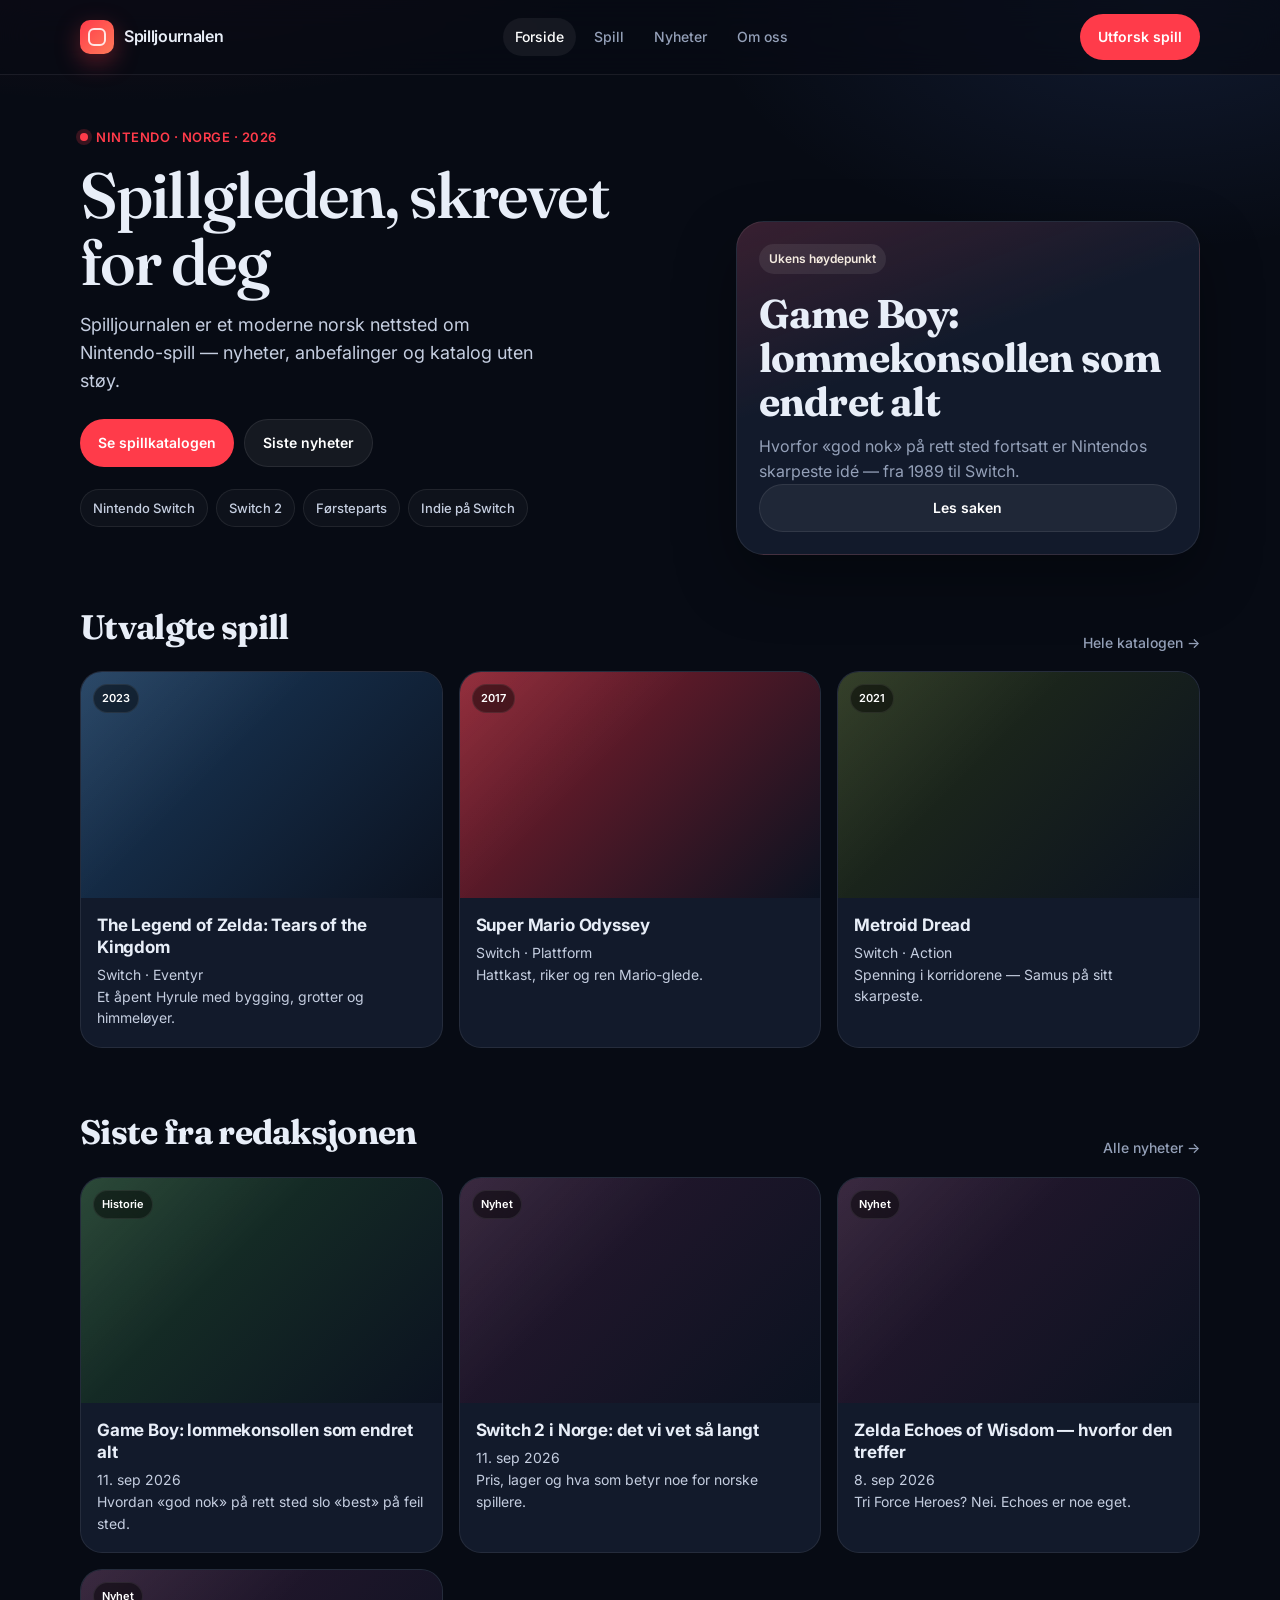
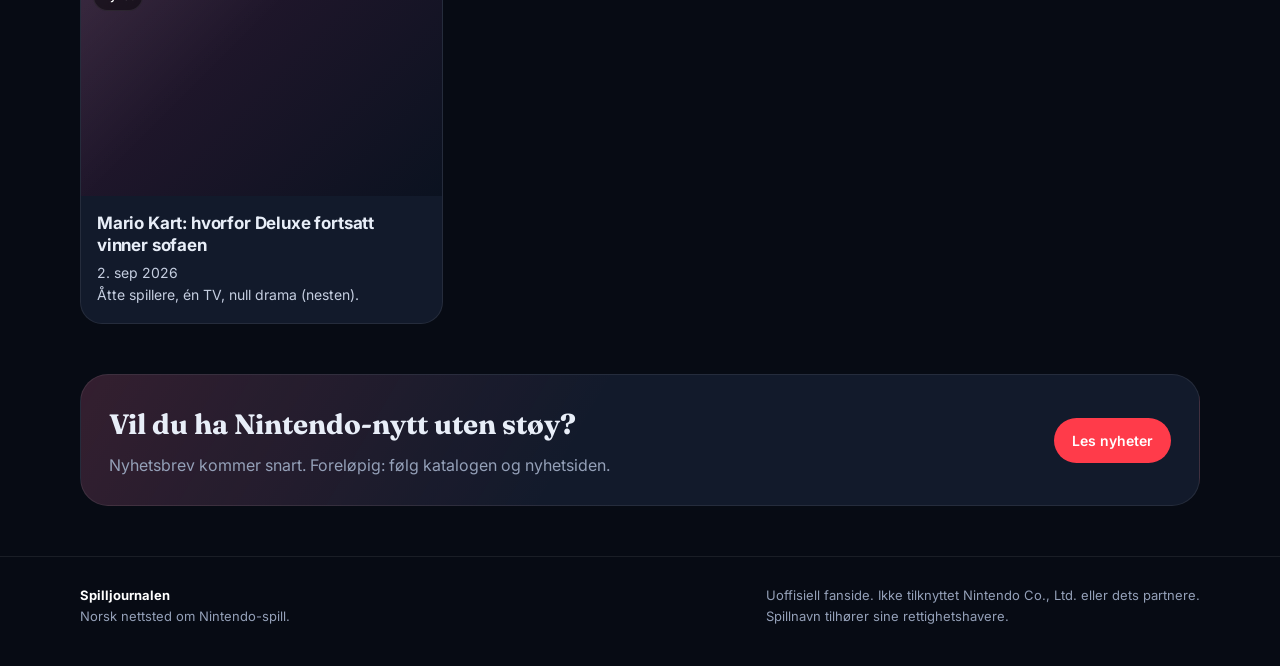
==== index.html @ 714092b8 "Legg til Game Boy-historieartikkel med originale illustrasjoner Magasinsak om lommekonsollens arv og" ====
<!DOCTYPE html>
<html lang="nb">
<head>
  <meta charset="utf-8">
  <meta name="viewport" content="width=device-width, initial-scale=1">
  <title>Spilljournalen — Nintendo på norsk</title>
  <meta name="description" content="Spilljournalen — moderne norsk nettsted om Nintendo-spill, nyheter og anbefalinger.">
  <meta name="theme-color" content="#070b14">
  <link rel="preconnect" href="https://fonts.googleapis.com">
  <link rel="preconnect" href="https://fonts.gstatic.com" crossorigin>
  <link href="https://fonts.googleapis.com/css2?family=Fraunces:opsz,wght@9..144,500;9..144,600&family=Inter:wght@400;500;600&display=swap" rel="stylesheet">
  <link rel="stylesheet" href="css/site.css">
  
</head>
<body>
<header class="site-header">
  <div class="wrap nav">
    <a class="brand" href="index.html"><span class="brand-mark" aria-hidden="true"></span> Spilljournalen</a>
    <nav class="nav-links" aria-label="Hovedmeny">
      <a href="index.html" class="active">Forside</a>
      <a href="spill.html" class="">Spill</a>
      <a href="nyheter.html" class="">Nyheter</a>
      <a href="om.html" class="">Om oss</a>
    </nav>
    <a class="btn btn-primary" href="spill.html">Utforsk spill</a>
  </div>
</header>

<main>
  <section class="wrap hero">
    <div>
      <div class="kicker"><i></i> Nintendo · Norge · 2026</div>
      <h1>Spillgleden, skrevet for deg</h1>
      <p class="lede">Spilljournalen er et moderne norsk nettsted om Nintendo-spill — nyheter, anbefalinger og katalog uten støy.</p>
      <div class="hero-actions">
        <a class="btn btn-primary" href="spill.html">Se spillkatalogen</a>
        <a class="btn btn-ghost" href="nyheter.html">Siste nyheter</a>
      </div>
      <div class="chips" style="margin-top:22px">
        <span class="chip">Nintendo Switch</span>
        <span class="chip">Switch 2</span>
        <span class="chip">Førsteparts</span>
        <span class="chip">Indie på Switch</span>
      </div>
    </div>
    <aside class="hero-card" aria-label="Ukens høydepunkt">
      <span class="tag">Ukens høydepunkt</span>
      <div>
        <h2>Game Boy: lommekonsollen som endret alt</h2>
        <p>Hvorfor «god nok» på rett sted fortsatt er Nintendos skarpeste idé — fra 1989 til Switch.</p>
      </div>
      <a class="btn btn-ghost" href="nyheter/game-boy-lommekonsollen.html">Les saken</a>
    </aside>
  </section>

  <section class="wrap section">
    <div class="section-head">
      <h2>Utvalgte spill</h2>
      <a href="spill.html">Hele katalogen →</a>
    </div>
    <div class="grid">
    <a class="card" href="spill.html">
      <div class="cover" style="--c:linear-gradient(135deg,#1a3a5c,#0b1220)"><span class="badge">2023</span></div>
      <div class="card-body"><h3>The Legend of Zelda: Tears of the Kingdom</h3><p class="meta">Switch · Eventyr</p><p>Et åpent Hyrule med bygging, grotter og himmeløyer.</p></div>
    </a>
    <a class="card" href="spill.html">
      <div class="cover" style="--c:linear-gradient(135deg,#8b1e2d,#0b1220)"><span class="badge">2017</span></div>
      <div class="card-body"><h3>Super Mario Odyssey</h3><p class="meta">Switch · Plattform</p><p>Hattkast, riker og ren Mario-glede.</p></div>
    </a>
    <a class="card" href="spill.html">
      <div class="cover" style="--c:linear-gradient(135deg,#243018,#0b1220)"><span class="badge">2021</span></div>
      <div class="card-body"><h3>Metroid Dread</h3><p class="meta">Switch · Action</p><p>Spenning i korridorene — Samus på sitt skarpeste.</p></div>
    </a>
    </div>
  </section>

  <section class="wrap section">
    <div class="section-head">
      <h2>Siste fra redaksjonen</h2>
      <a href="nyheter.html">Alle nyheter →</a>
    </div>
    <div class="grid">
    <a class="card" href="nyheter/game-boy-lommekonsollen.html">
      <div class="cover" style="--c:url('assets/nyheter/game-boy-hero.png') center/cover,linear-gradient(135deg,#1a3a28,#0b1220)"><span class="badge">Historie</span></div>
      <div class="card-body"><h3>Game Boy: lommekonsollen som endret alt</h3><p class="meta">11. sep 2026</p><p>Hvordan «god nok» på rett sted slo «best» på feil sted.</p></div>
    </a>
    <a class="card" href="nyheter/switch-2-norge.html">
      <div class="cover" style="--c:linear-gradient(135deg,#2a1830,#0b1220)"><span class="badge">Nyhet</span></div>
      <div class="card-body"><h3>Switch 2 i Norge: det vi vet så langt</h3><p class="meta">11. sep 2026</p><p>Pris, lager og hva som betyr noe for norske spillere.</p></div>
    </a>
    <a class="card" href="nyheter/zelda-echoes.html">
      <div class="cover" style="--c:linear-gradient(135deg,#2a1830,#0b1220)"><span class="badge">Nyhet</span></div>
      <div class="card-body"><h3>Zelda Echoes of Wisdom — hvorfor den treffer</h3><p class="meta">8. sep 2026</p><p>Tri Force Heroes? Nei. Echoes er noe eget.</p></div>
    </a>
    <a class="card" href="nyheter/mario-kart.html">
      <div class="cover" style="--c:linear-gradient(135deg,#2a1830,#0b1220)"><span class="badge">Nyhet</span></div>
      <div class="card-body"><h3>Mario Kart: hvorfor Deluxe fortsatt vinner sofaen</h3><p class="meta">2. sep 2026</p><p>Åtte spillere, én TV, null drama (nesten).</p></div>
    </a>
    </div>
  </section>

  <section class="wrap">
    <div class="cta">
      <div>
        <h2>Vil du ha Nintendo-nytt uten støy?</h2>
        <p>Nyhetsbrev kommer snart. Foreløpig: følg katalogen og nyhetsiden.</p>
      </div>
      <a class="btn btn-primary" href="nyheter.html">Les nyheter</a>
    </div>
  </section>
</main>

<footer class="site-footer">
  <div class="wrap footer-grid">
    <div>
      <strong style="color:#fff">Spilljournalen</strong><br>
      Norsk nettsted om Nintendo-spill.
    </div>
    <div>
      Uoffisiell fanside. Ikke tilknyttet Nintendo Co., Ltd. eller dets partnere.<br>
      Spillnavn tilhører sine rettighetshavere.
    </div>
  </div>
</footer>
<script src="js/site.js"></script>
</body>
</html>
---- css/site.css ----
:root {
  --bg: #070b14;
  --bg-2: #0e1524;
  --panel: #121a2b;
  --panel-2: #182235;
  --line: rgba(255,255,255,.08);
  --text: #e8eef8;
  --muted: #94a0b8;
  --soft: #c5cee0;
  --red: #ff3b4a;
  --red-deep: #c8102e;
  --cream: #f4ebe0;
  --blue: #5b8cff;
  --green: #3dd68c;
  --r: 22px;
  --shadow: 0 24px 60px rgba(0,0,0,.35);
  --wrap: 1120px;
  --font: "Inter", system-ui, sans-serif;
  --display: "Fraunces", Georgia, serif;
}
* { box-sizing: border-box; }
html { scroll-behavior: smooth; }
body {
  margin: 0;
  font-family: var(--font);
  background:
    radial-gradient(1200px 600px at 10% -10%, rgba(255,59,74,.18), transparent 55%),
    radial-gradient(900px 500px at 90% 0%, rgba(91,140,255,.12), transparent 50%),
    var(--bg);
  color: var(--text);
  line-height: 1.55;
  min-height: 100vh;
}
a { color: inherit; text-decoration: none; }
img { max-width: 100%; display: block; }
.wrap { width: min(var(--wrap), calc(100% - 40px)); margin: 0 auto; }
.site-header {
  position: sticky; top: 0; z-index: 40;
  backdrop-filter: blur(16px);
  background: rgba(7,11,20,.72);
  border-bottom: 1px solid var(--line);
}
.nav {
  display: flex; align-items: center; justify-content: space-between;
  gap: 16px; padding: 14px 0;
}
.brand {
  display: flex; align-items: center; gap: 10px;
  font-weight: 600; letter-spacing: -.02em;
}
.brand-mark {
  width: 34px; height: 34px; border-radius: 10px;
  background: linear-gradient(135deg, var(--red), #ff7a59);
  box-shadow: 0 8px 24px rgba(255,59,74,.35);
  position: relative;
}
.brand-mark::after {
  content: ""; position: absolute; inset: 8px;
  border: 2px solid rgba(255,255,255,.85); border-radius: 6px;
}
.nav-links { display: flex; flex-wrap: wrap; gap: 6px; }
.nav-links a {
  padding: 8px 12px; border-radius: 999px; color: var(--muted);
  font-size: 14px; font-weight: 500;
}
.nav-links a:hover, .nav-links a.active {
  color: #fff; background: rgba(255,255,255,.06);
}
.btn {
  display: inline-flex; align-items: center; justify-content: center;
  gap: 8px; padding: 12px 18px; border-radius: 999px;
  border: 0; font-weight: 600; font-size: 14px; cursor: pointer;
  transition: transform .15s ease, background .15s ease;
}
.btn:hover { transform: translateY(-1px); }
.btn-primary { background: var(--red); color: #fff; }
.btn-primary:hover { background: #ff5562; }
.btn-ghost {
  background: rgba(255,255,255,.06); color: #fff;
  border: 1px solid var(--line);
}
.hero {
  display: grid; grid-template-columns: 1.15fr .85fr; gap: 28px;
  padding: 48px 0 28px; align-items: end;
}
.kicker {
  display: inline-flex; align-items: center; gap: 8px;
  color: var(--red); font-size: 13px; font-weight: 600;
  letter-spacing: .04em; text-transform: uppercase; margin-bottom: 14px;
}
.kicker i {
  width: 8px; height: 8px; border-radius: 50%; background: var(--red);
  box-shadow: 0 0 0 4px rgba(255,59,74,.2);
}
h1 {
  font-family: var(--display); font-weight: 560;
  font-size: clamp(36px, 6vw, 64px); line-height: 1.05;
  letter-spacing: -.03em; margin: 0 0 16px; max-width: 14ch;
}
.lede { color: var(--soft); font-size: 18px; max-width: 42ch; margin: 0 0 24px; }
.hero-actions { display: flex; flex-wrap: wrap; gap: 10px; }
.hero-card {
  background: linear-gradient(160deg, rgba(255,59,74,.16), transparent 40%), var(--panel);
  border: 1px solid var(--line); border-radius: 28px;
  padding: 22px; box-shadow: var(--shadow); min-height: 280px;
  display: flex; flex-direction: column; justify-content: space-between;
}
.hero-card .tag {
  align-self: flex-start; font-size: 12px; font-weight: 600;
  color: var(--cream); background: rgba(255,255,255,.08);
  padding: 6px 10px; border-radius: 999px;
}
.hero-card h2 {
  font-family: var(--display); font-size: clamp(28px, 4vw, 40px);
  line-height: 1.1; margin: 18px 0 10px; letter-spacing: -.02em;
}
.hero-card p { color: var(--muted); margin: 0; }
.chips { display: flex; flex-wrap: wrap; gap: 8px; margin: 8px 0 28px; }
.chip {
  font-size: 13px; font-weight: 500; color: var(--soft);
  border: 1px solid var(--line); background: rgba(255,255,255,.03);
  padding: 8px 12px; border-radius: 999px;
}
.section { padding: 18px 0 40px; }
.section-head {
  display: flex; align-items: end; justify-content: space-between;
  gap: 16px; margin-bottom: 18px;
}
.section-head h2 {
  font-family: var(--display); font-size: clamp(26px, 3vw, 34px);
  margin: 0; letter-spacing: -.02em;
}
.section-head a { color: var(--muted); font-size: 14px; font-weight: 500; }
.section-head a:hover { color: #fff; }
.grid {
  display: grid; grid-template-columns: repeat(3, 1fr); gap: 16px;
}
.card {
  background: var(--panel); border: 1px solid var(--line);
  border-radius: var(--r); overflow: hidden;
  transition: transform .18s ease, border-color .18s ease;
}
.card:hover { transform: translateY(-3px); border-color: rgba(255,59,74,.35); }
.cover {
  aspect-ratio: 16/10;
  background:
    linear-gradient(135deg, rgba(255,255,255,.08), transparent 40%),
    var(--c, linear-gradient(135deg, #1d2a44, #0f1729));
  position: relative;
}
.cover .badge {
  position: absolute; left: 12px; top: 12px;
  background: rgba(0,0,0,.45); backdrop-filter: blur(8px);
  border: 1px solid var(--line); color: #fff;
  font-size: 11px; font-weight: 600; padding: 5px 8px; border-radius: 999px;
}
.card-body { padding: 16px 16px 18px; }
.card-body h3 {
  margin: 0 0 6px; font-size: 17px; letter-spacing: -.01em; line-height: 1.3;
}
.meta { color: var(--muted); font-size: 13px; margin: 0 0 8px; }
.card-body p { margin: 0; color: var(--soft); font-size: 14px; }
.filters {
  display: flex; flex-wrap: wrap; gap: 8px; margin-bottom: 18px;
}
.filters button {
  border: 1px solid var(--line); background: transparent; color: var(--muted);
  border-radius: 999px; padding: 8px 12px; font: inherit; font-size: 13px;
  cursor: pointer;
}
.filters button.active, .filters button:hover {
  color: #fff; background: rgba(255,59,74,.15); border-color: rgba(255,59,74,.4);
}
.page-hero { padding: 42px 0 10px; }
.page-hero h1 {
  font-size: clamp(34px, 5vw, 52px); max-width: 18ch; margin-bottom: 10px;
}
.page-hero .lede { margin-bottom: 8px; }
.article {
  max-width: 720px; margin: 0 auto; padding: 28px 0 60px;
}
.article .meta { margin-bottom: 18px; }
.article h1 { max-width: none; font-size: clamp(32px, 5vw, 48px); }
.article p { color: var(--soft); font-size: 17px; }
.article h2 {
  font-family: var(--display); font-size: 28px; margin: 28px 0 10px;
}
.note {
  color: var(--muted); font-size: 13px; border-top: 1px solid var(--line);
  padding-top: 18px; margin-top: 28px;
}
.cta {
  margin: 10px 0 50px; padding: 28px;
  border-radius: 28px; border: 1px solid var(--line);
  background:
    linear-gradient(120deg, rgba(255,59,74,.14), transparent 45%),
    var(--panel);
  display: flex; flex-wrap: wrap; gap: 16px; align-items: center;
  justify-content: space-between;
}
.cta h2 { font-family: var(--display); margin: 0 0 6px; font-size: 28px; }
.cta p { margin: 0; color: var(--muted); }
.site-footer {
  border-top: 1px solid var(--line); padding: 28px 0 40px; color: var(--muted);
  font-size: 13px;
}
.footer-grid {
  display: flex; flex-wrap: wrap; justify-content: space-between; gap: 16px;
}
@media (max-width: 860px) {
  .hero { grid-template-columns: 1fr; padding-top: 28px; }
  .grid { grid-template-columns: 1fr 1fr; }
}
@media (max-width: 560px) {
  .wrap { width: min(var(--wrap), calc(100% - 28px)); }
  .grid { grid-template-columns: 1fr; }
  .nav-links { display: none; }
  .nav-links.open { display: flex; width: 100%; }
  .nav { flex-wrap: wrap; }
}

/* Article media */
.article .hero-img {
  margin: 8px 0 28px;
  border-radius: 18px;
  overflow: hidden;
  border: 1px solid var(--line);
  box-shadow: var(--shadow);
}
.article .hero-img img { width: 100%; height: auto; }
.article figure {
  margin: 28px 0;
  border-radius: 16px;
  overflow: hidden;
  border: 1px solid var(--line);
  background: var(--panel);
}
.article figure img { width: 100%; height: auto; }
.article figcaption {
  color: var(--muted);
  font-size: 13px;
  line-height: 1.45;
  padding: 12px 14px 14px;
}
.article .lede-graf {
  font-size: 19px;
  color: var(--cream);
  line-height: 1.5;
}
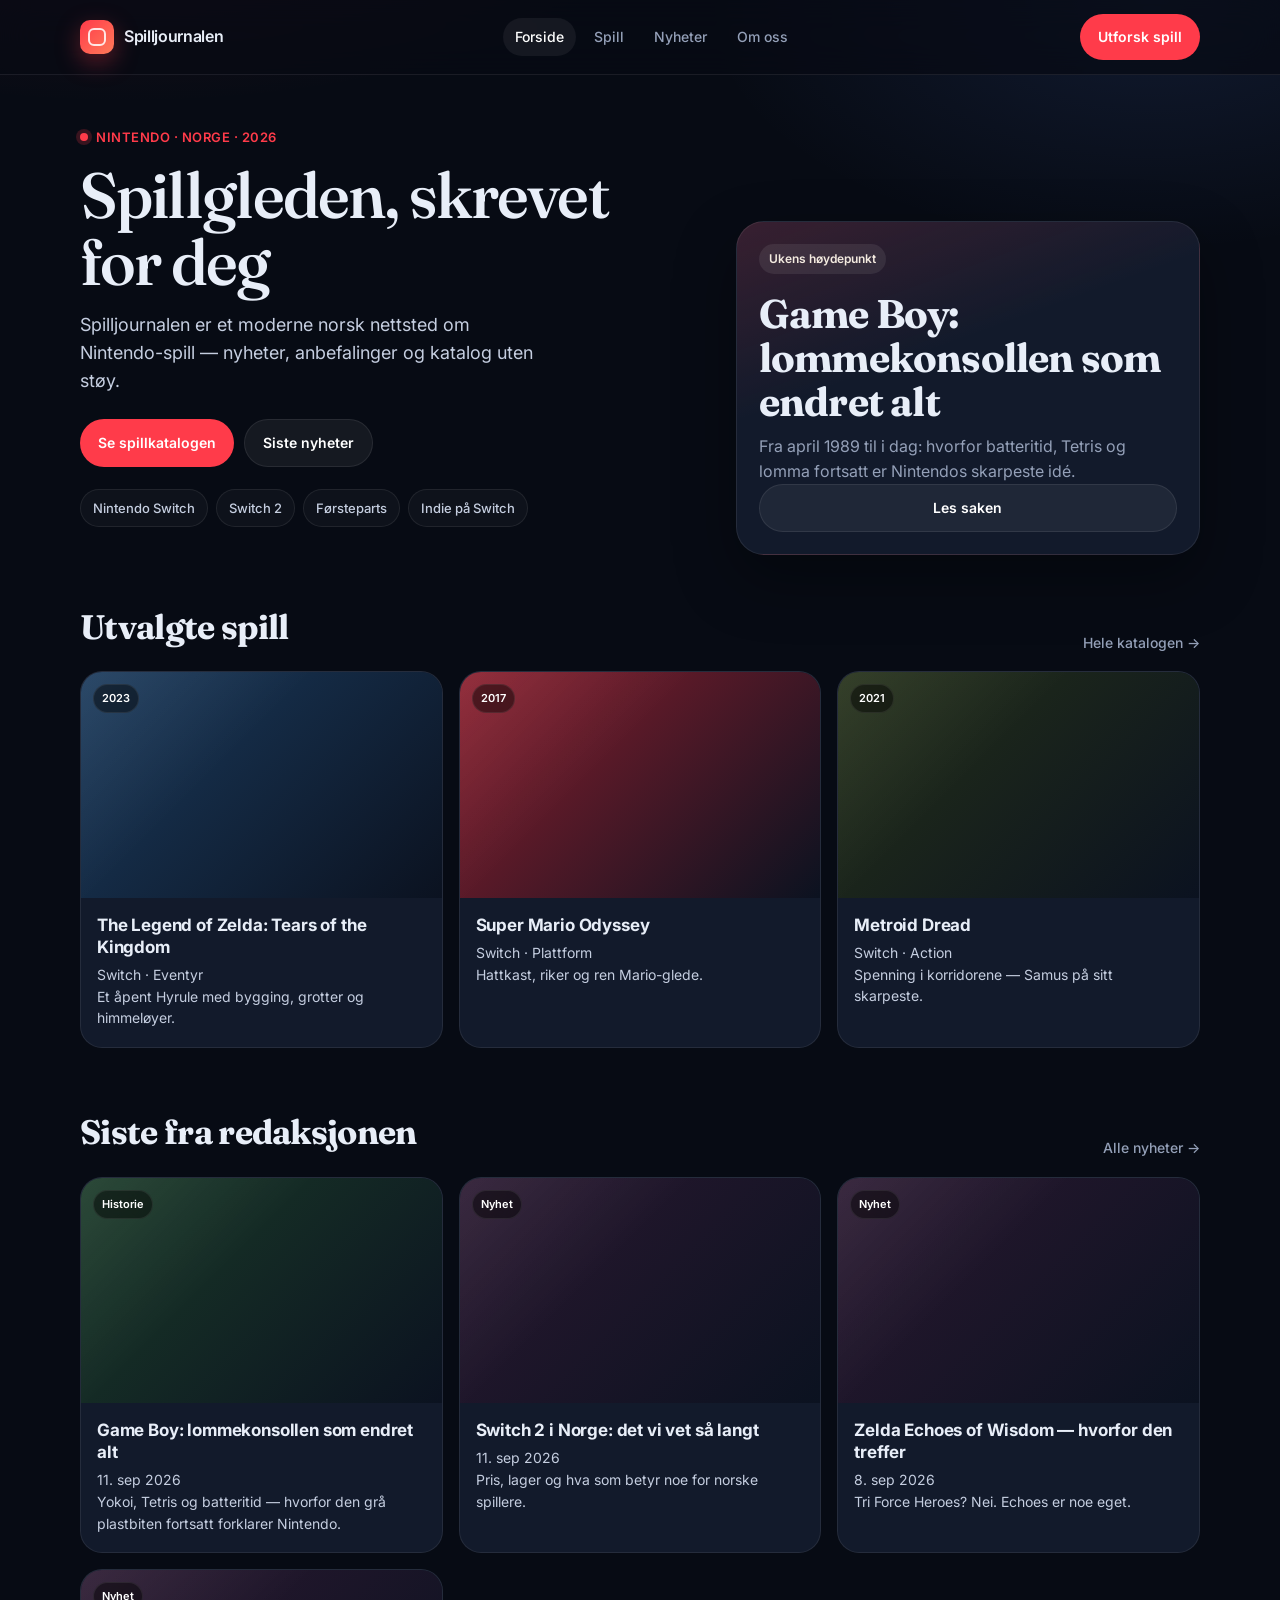
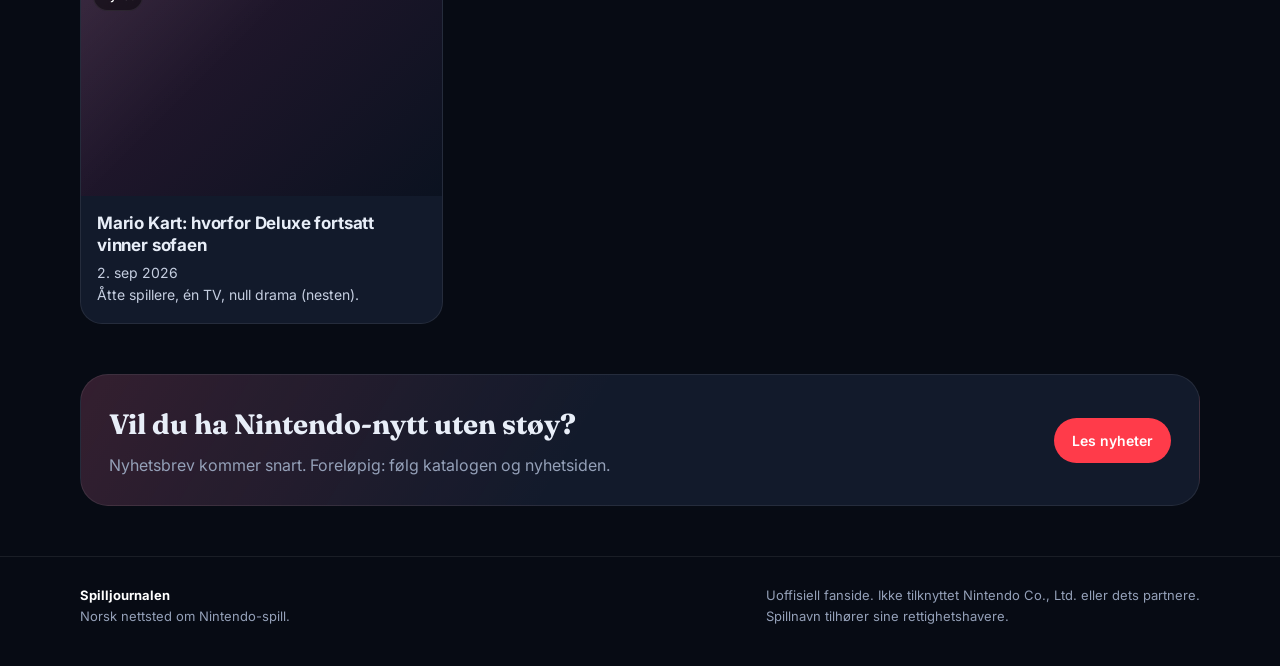
==== commit 5d662c8b: "Omskriv Game Boy-saken til magasinkvalitet Dypere prosa, verifiserte fakta, nye editorial-illustrasj" ====
--- a/index.html
+++ b/index.html
@@ -47,7 +47,7 @@
       <span class="tag">Ukens høydepunkt</span>
       <div>
         <h2>Game Boy: lommekonsollen som endret alt</h2>
-        <p>Hvorfor «god nok» på rett sted fortsatt er Nintendos skarpeste idé — fra 1989 til Switch.</p>
+        <p>Fra april 1989 til i dag: hvorfor batteritid, Tetris og lomma fortsatt er Nintendos skarpeste idé.</p>
       </div>
       <a class="btn btn-ghost" href="nyheter/game-boy-lommekonsollen.html">Les saken</a>
     </aside>
@@ -82,7 +82,7 @@
     <div class="grid">
     <a class="card" href="nyheter/game-boy-lommekonsollen.html">
       <div class="cover" style="--c:url('assets/nyheter/game-boy-hero.png') center/cover,linear-gradient(135deg,#1a3a28,#0b1220)"><span class="badge">Historie</span></div>
-      <div class="card-body"><h3>Game Boy: lommekonsollen som endret alt</h3><p class="meta">11. sep 2026</p><p>Hvordan «god nok» på rett sted slo «best» på feil sted.</p></div>
+      <div class="card-body"><h3>Game Boy: lommekonsollen som endret alt</h3><p class="meta">11. sep 2026</p><p>Yokoi, Tetris og batteritid — hvorfor den grå plastbiten fortsatt forklarer Nintendo.</p></div>
     </a>
     <a class="card" href="nyheter/switch-2-norge.html">
       <div class="cover" style="--c:linear-gradient(135deg,#2a1830,#0b1220)"><span class="badge">Nyhet</span></div>
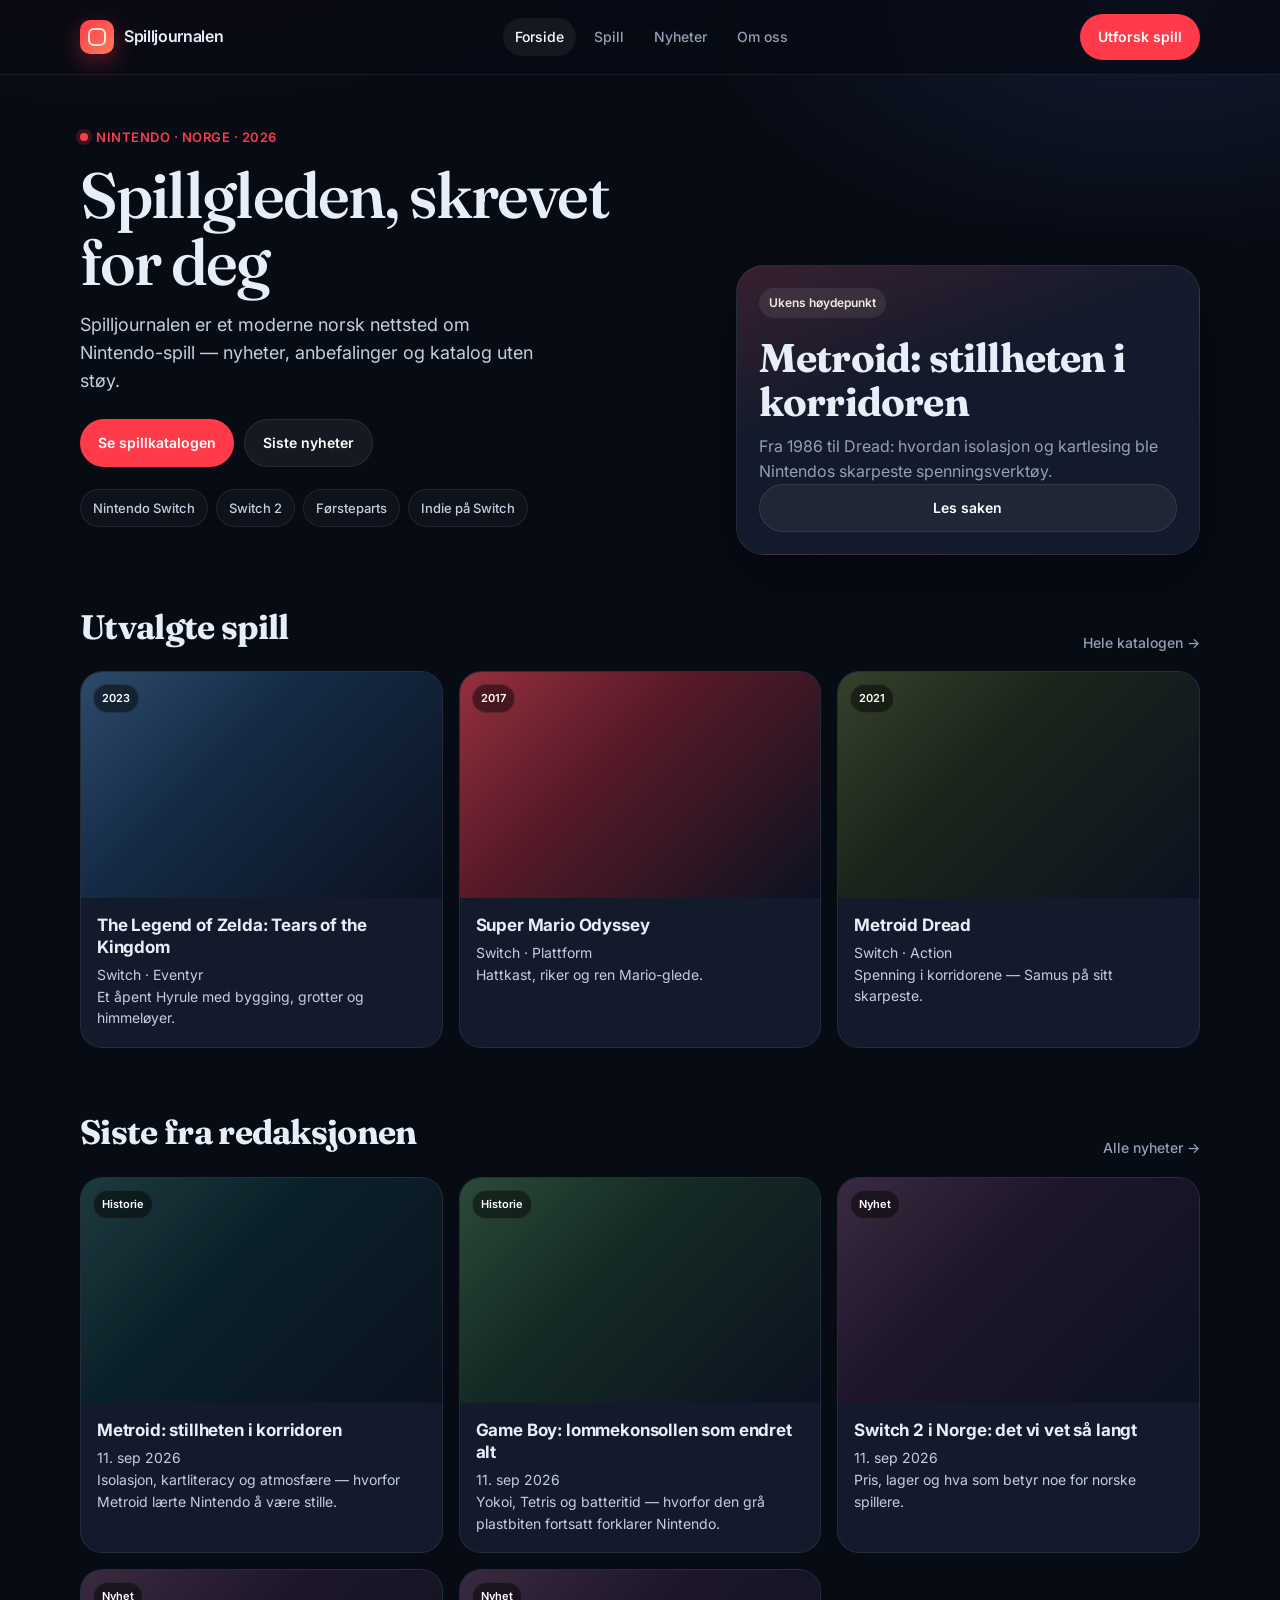
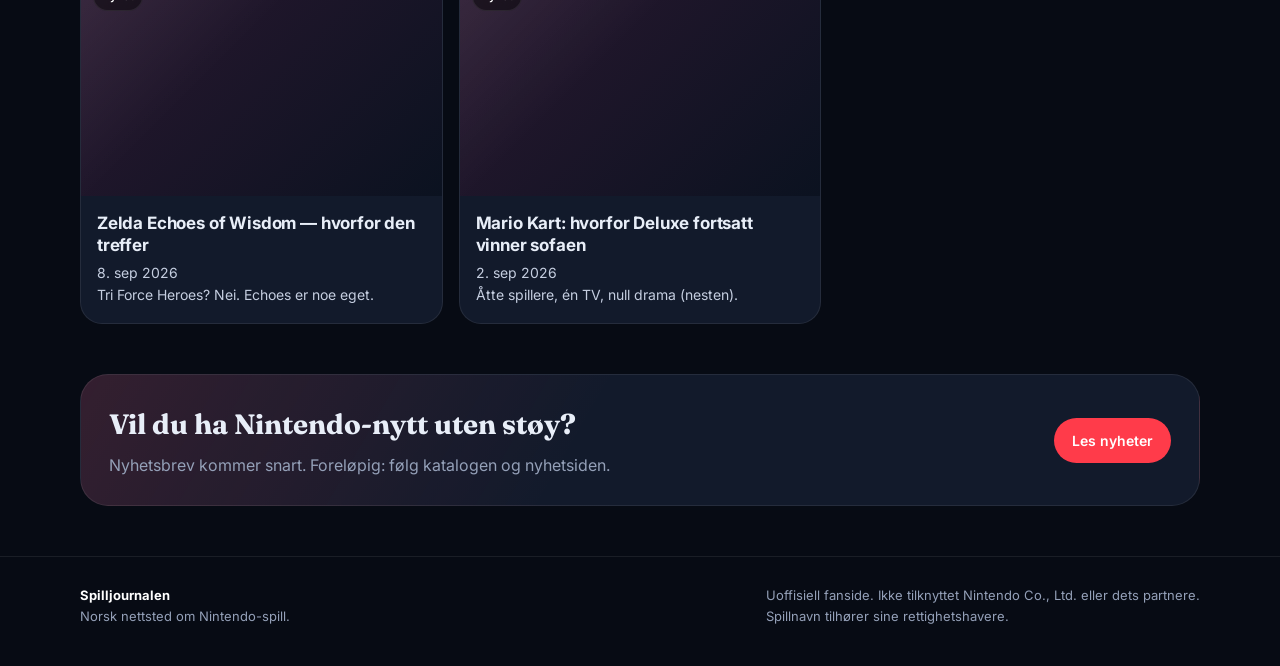
==== commit eb5f8449: "Legg til Metroid-feature: stillheten i korridoren Arkivfeature om isolasjon, kartliteracy og designa" ====
--- a/index.html
+++ b/index.html
@@ -46,10 +46,10 @@
     <aside class="hero-card" aria-label="Ukens høydepunkt">
       <span class="tag">Ukens høydepunkt</span>
       <div>
-        <h2>Game Boy: lommekonsollen som endret alt</h2>
-        <p>Fra april 1989 til i dag: hvorfor batteritid, Tetris og lomma fortsatt er Nintendos skarpeste idé.</p>
+        <h2>Metroid: stillheten i korridoren</h2>
+        <p>Fra 1986 til Dread: hvordan isolasjon og kartlesing ble Nintendos skarpeste spenningsverktøy.</p>
       </div>
-      <a class="btn btn-ghost" href="nyheter/game-boy-lommekonsollen.html">Les saken</a>
+      <a class="btn btn-ghost" href="nyheter/metroid-stillheten.html">Les saken</a>
     </aside>
   </section>
 
@@ -80,6 +80,10 @@
       <a href="nyheter.html">Alle nyheter →</a>
     </div>
     <div class="grid">
+    <a class="card" href="nyheter/metroid-stillheten.html">
+      <div class="cover" style="--c:url('assets/nyheter/metroid-hero.png') center/cover,linear-gradient(135deg,#0a2a2e,#0b1220)"><span class="badge">Historie</span></div>
+      <div class="card-body"><h3>Metroid: stillheten i korridoren</h3><p class="meta">11. sep 2026</p><p>Isolasjon, kartliteracy og atmosfære — hvorfor Metroid lærte Nintendo å være stille.</p></div>
+    </a>
     <a class="card" href="nyheter/game-boy-lommekonsollen.html">
       <div class="cover" style="--c:url('assets/nyheter/game-boy-hero.png') center/cover,linear-gradient(135deg,#1a3a28,#0b1220)"><span class="badge">Historie</span></div>
       <div class="card-body"><h3>Game Boy: lommekonsollen som endret alt</h3><p class="meta">11. sep 2026</p><p>Yokoi, Tetris og batteritid — hvorfor den grå plastbiten fortsatt forklarer Nintendo.</p></div>
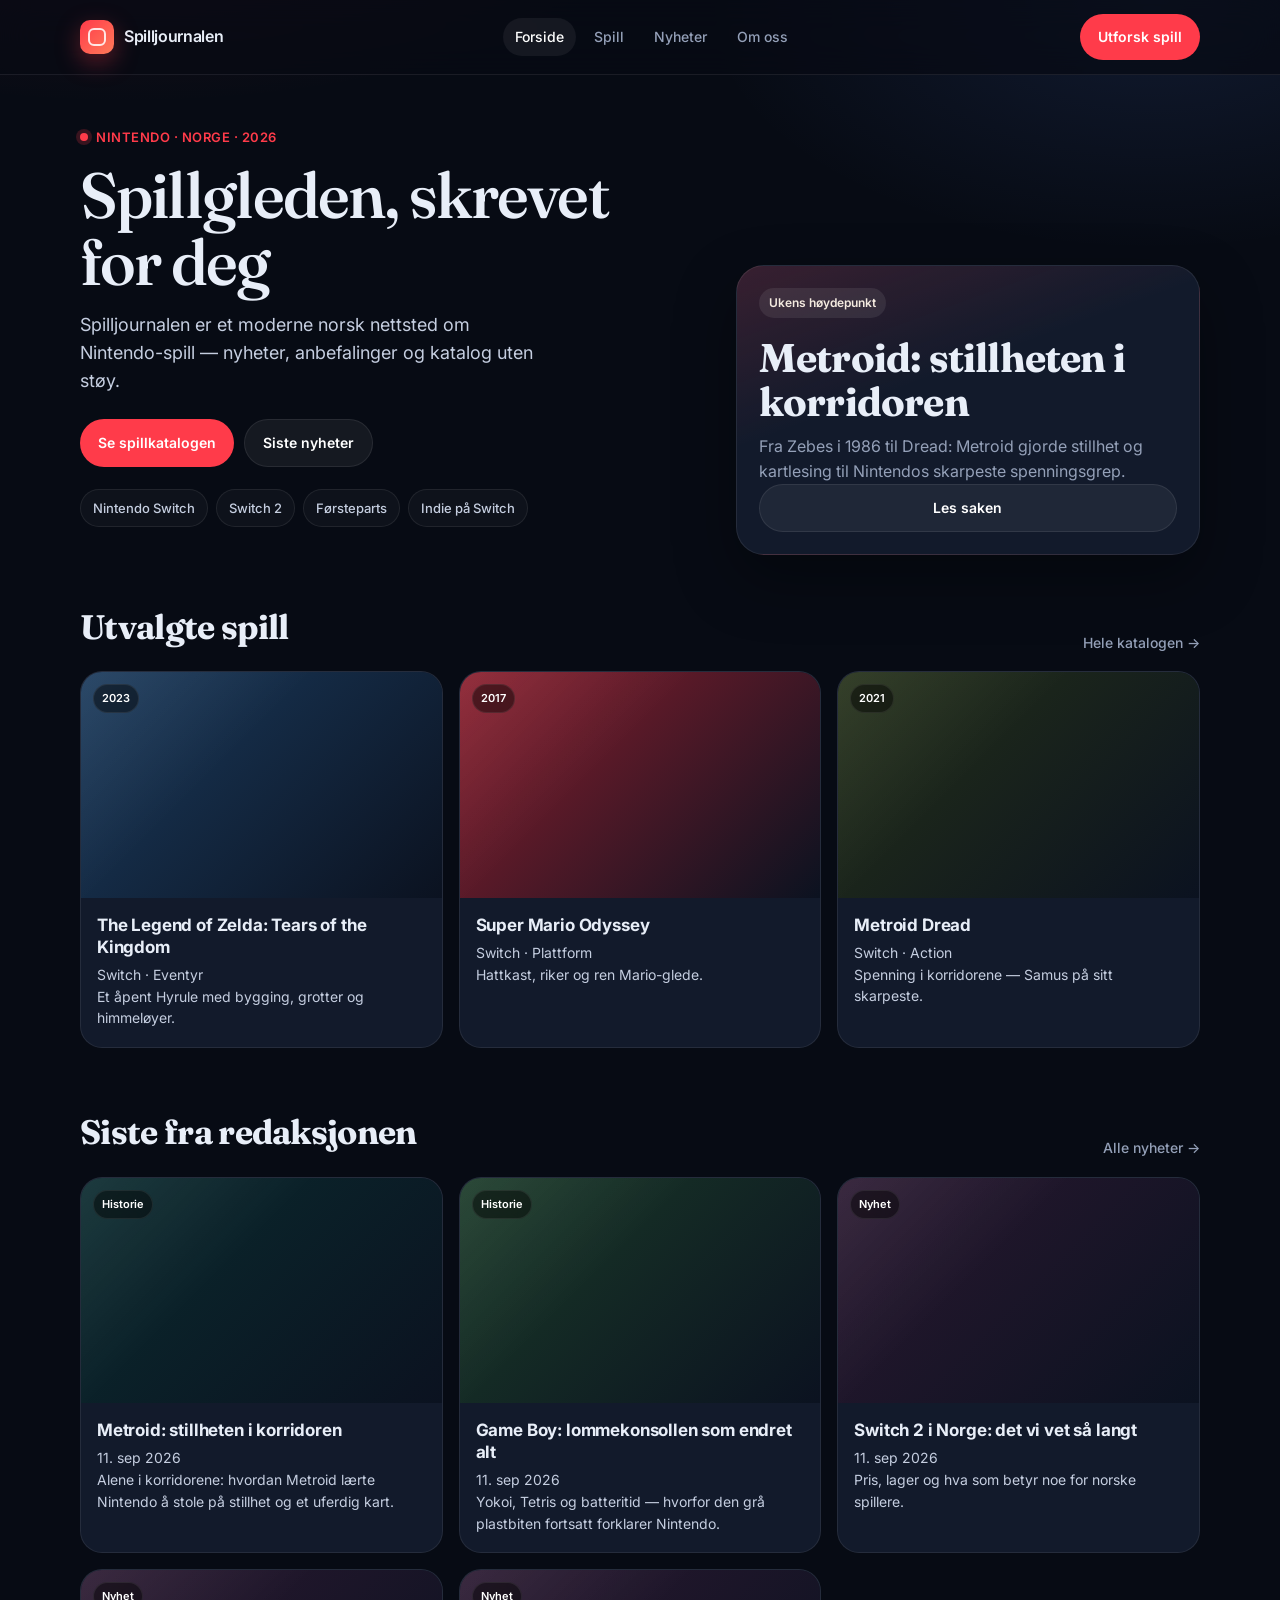
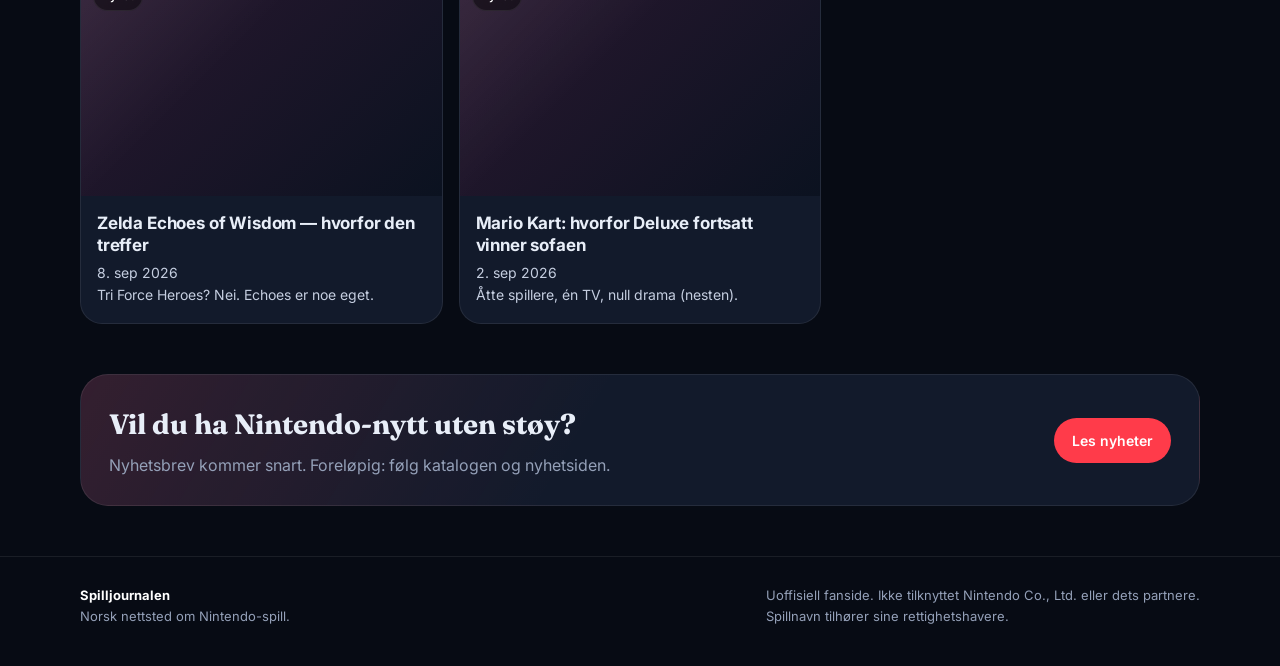
==== commit ec207255: "Omskriv Metroid-feature til mer naturlig bokmål Fjerner essay-engelske calques og anglicismer; jordn" ====
--- a/index.html
+++ b/index.html
@@ -47,7 +47,7 @@
       <span class="tag">Ukens høydepunkt</span>
       <div>
         <h2>Metroid: stillheten i korridoren</h2>
-        <p>Fra 1986 til Dread: hvordan isolasjon og kartlesing ble Nintendos skarpeste spenningsverktøy.</p>
+        <p>Fra Zebes i 1986 til Dread: Metroid gjorde stillhet og kartlesing til Nintendos skarpeste spenningsgrep.</p>
       </div>
       <a class="btn btn-ghost" href="nyheter/metroid-stillheten.html">Les saken</a>
     </aside>
@@ -82,7 +82,7 @@
     <div class="grid">
     <a class="card" href="nyheter/metroid-stillheten.html">
       <div class="cover" style="--c:url('assets/nyheter/metroid-hero.png') center/cover,linear-gradient(135deg,#0a2a2e,#0b1220)"><span class="badge">Historie</span></div>
-      <div class="card-body"><h3>Metroid: stillheten i korridoren</h3><p class="meta">11. sep 2026</p><p>Isolasjon, kartliteracy og atmosfære — hvorfor Metroid lærte Nintendo å være stille.</p></div>
+      <div class="card-body"><h3>Metroid: stillheten i korridoren</h3><p class="meta">11. sep 2026</p><p>Alene i korridorene: hvordan Metroid lærte Nintendo å stole på stillhet og et uferdig kart.</p></div>
     </a>
     <a class="card" href="nyheter/game-boy-lommekonsollen.html">
       <div class="cover" style="--c:url('assets/nyheter/game-boy-hero.png') center/cover,linear-gradient(135deg,#1a3a28,#0b1220)"><span class="badge">Historie</span></div>
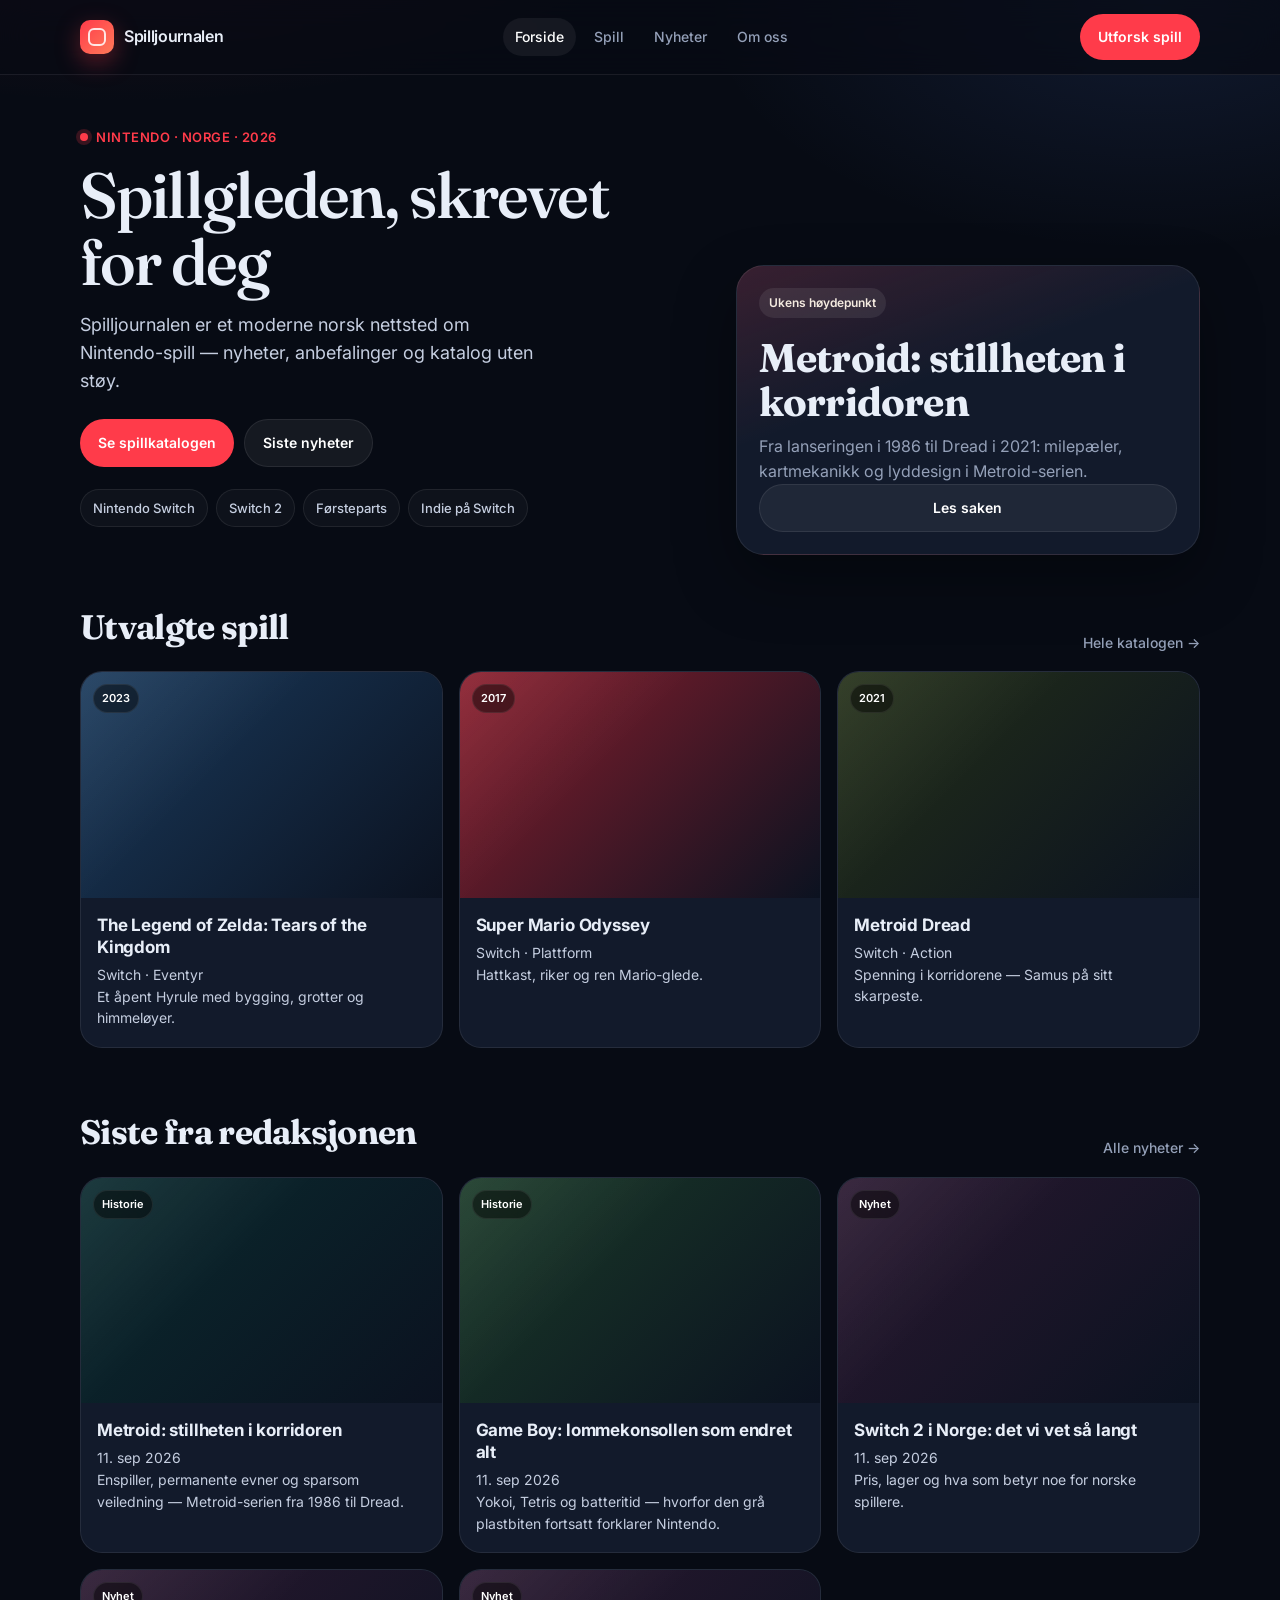
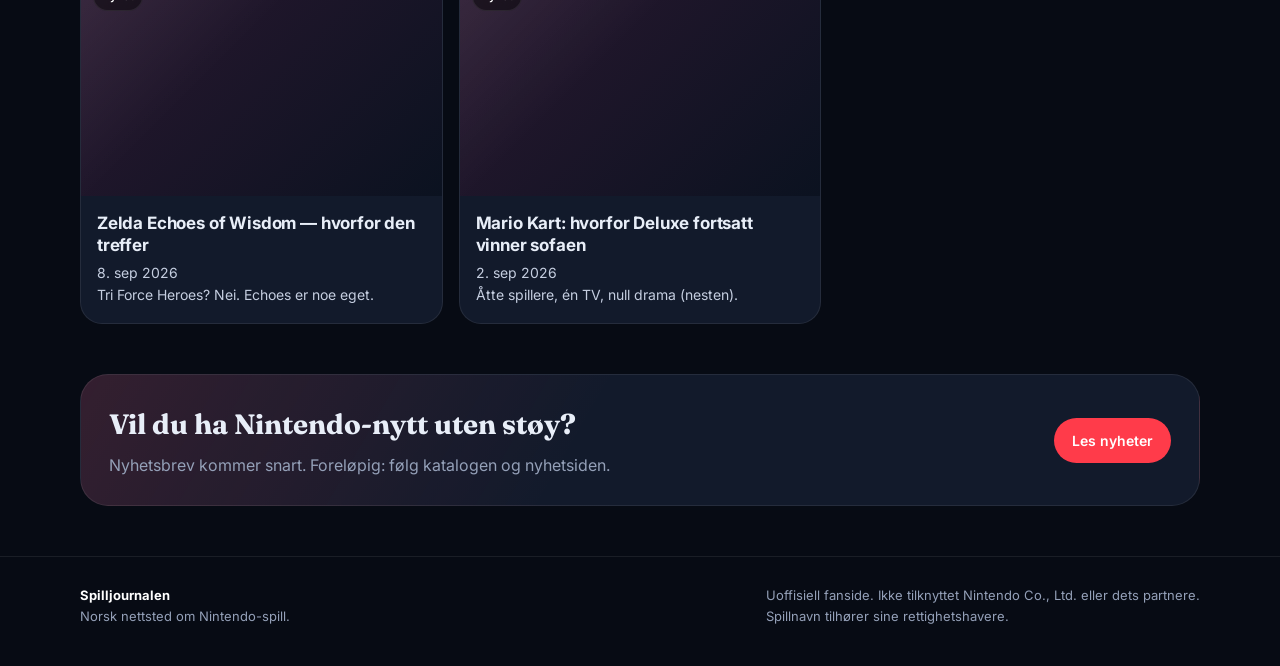
==== commit 2d08f371: "Omskriv Metroid-saken til faktabasert reportasje Fjerner poetiske/vage formuleringer (inkl. musikk-m" ====
--- a/index.html
+++ b/index.html
@@ -47,7 +47,7 @@
       <span class="tag">Ukens høydepunkt</span>
       <div>
         <h2>Metroid: stillheten i korridoren</h2>
-        <p>Fra Zebes i 1986 til Dread: Metroid gjorde stillhet og kartlesing til Nintendos skarpeste spenningsgrep.</p>
+        <p>Fra lanseringen i 1986 til Dread i 2021: milepæler, kartmekanikk og lyddesign i Metroid-serien.</p>
       </div>
       <a class="btn btn-ghost" href="nyheter/metroid-stillheten.html">Les saken</a>
     </aside>
@@ -82,7 +82,7 @@
     <div class="grid">
     <a class="card" href="nyheter/metroid-stillheten.html">
       <div class="cover" style="--c:url('assets/nyheter/metroid-hero.png') center/cover,linear-gradient(135deg,#0a2a2e,#0b1220)"><span class="badge">Historie</span></div>
-      <div class="card-body"><h3>Metroid: stillheten i korridoren</h3><p class="meta">11. sep 2026</p><p>Alene i korridorene: hvordan Metroid lærte Nintendo å stole på stillhet og et uferdig kart.</p></div>
+      <div class="card-body"><h3>Metroid: stillheten i korridoren</h3><p class="meta">11. sep 2026</p><p>Enspiller, permanente evner og sparsom veiledning — Metroid-serien fra 1986 til Dread.</p></div>
     </a>
     <a class="card" href="nyheter/game-boy-lommekonsollen.html">
       <div class="cover" style="--c:url('assets/nyheter/game-boy-hero.png') center/cover,linear-gradient(135deg,#1a3a28,#0b1220)"><span class="badge">Historie</span></div>
